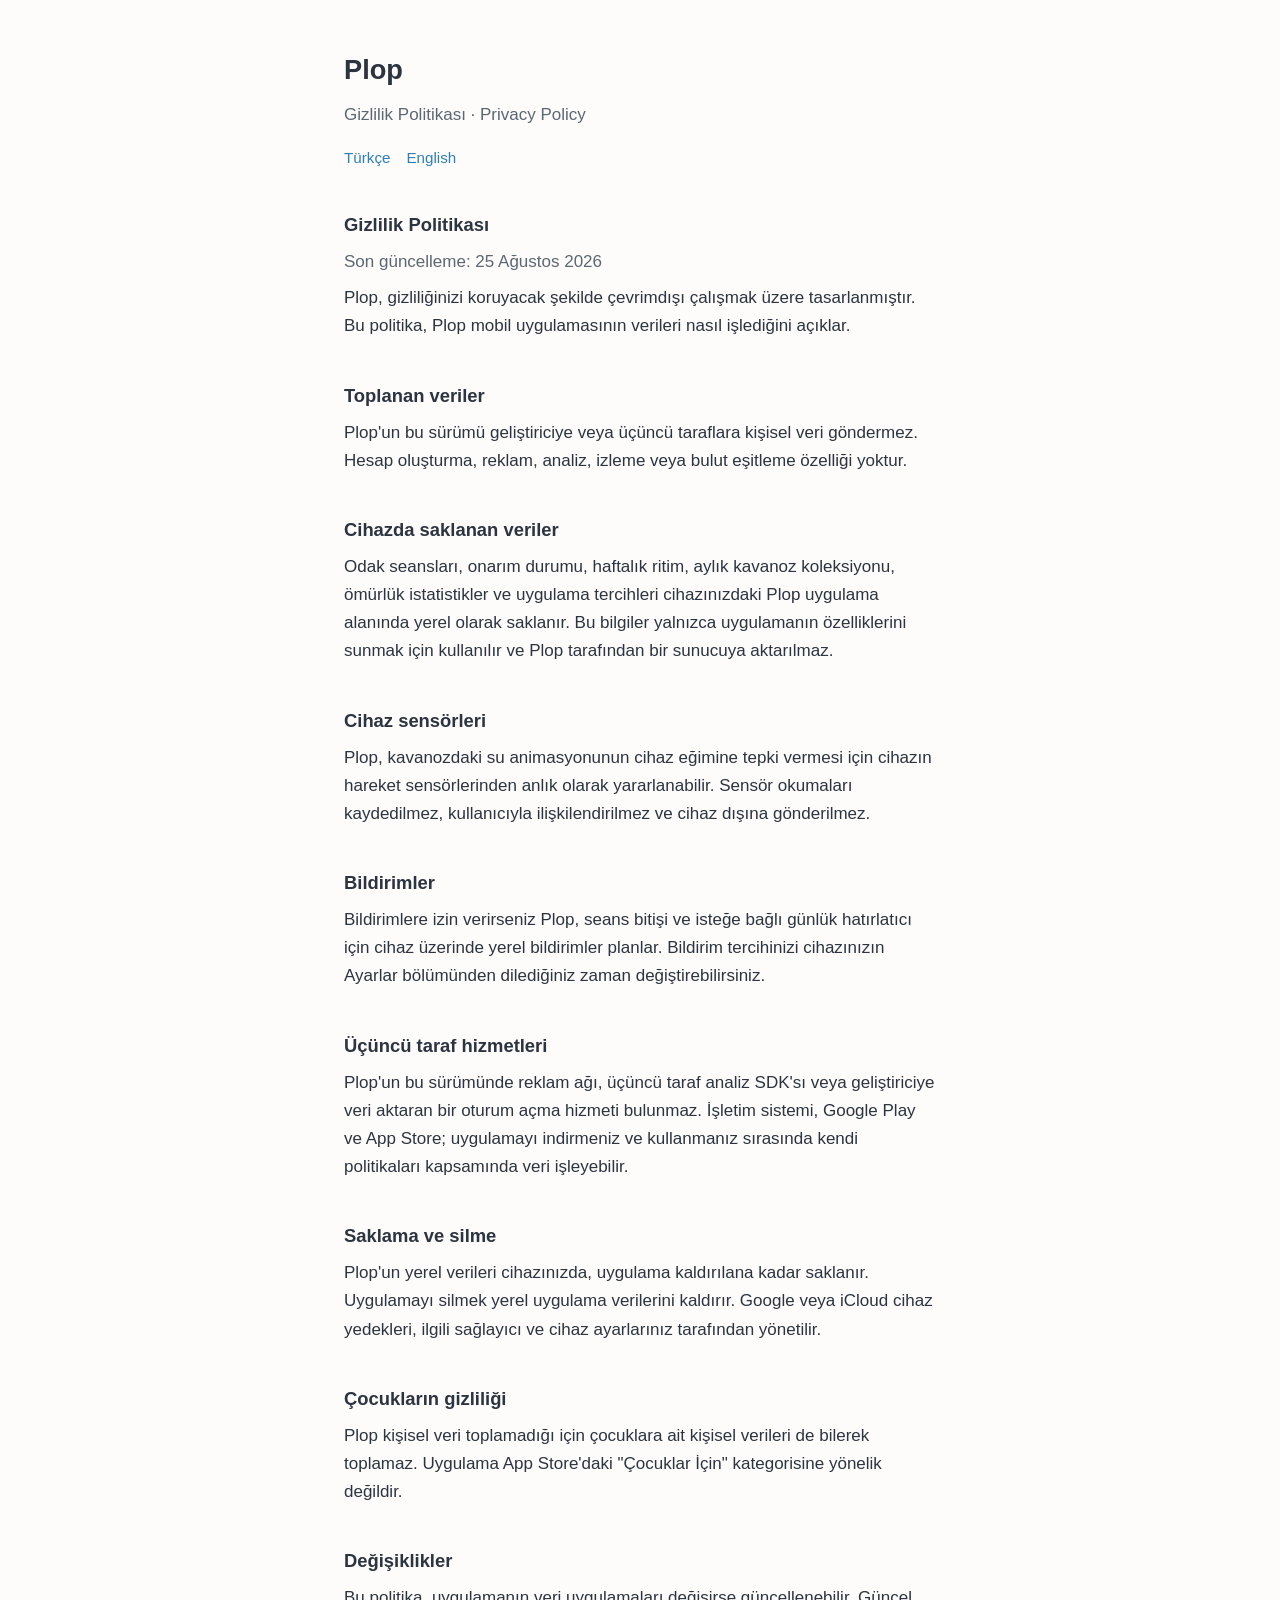
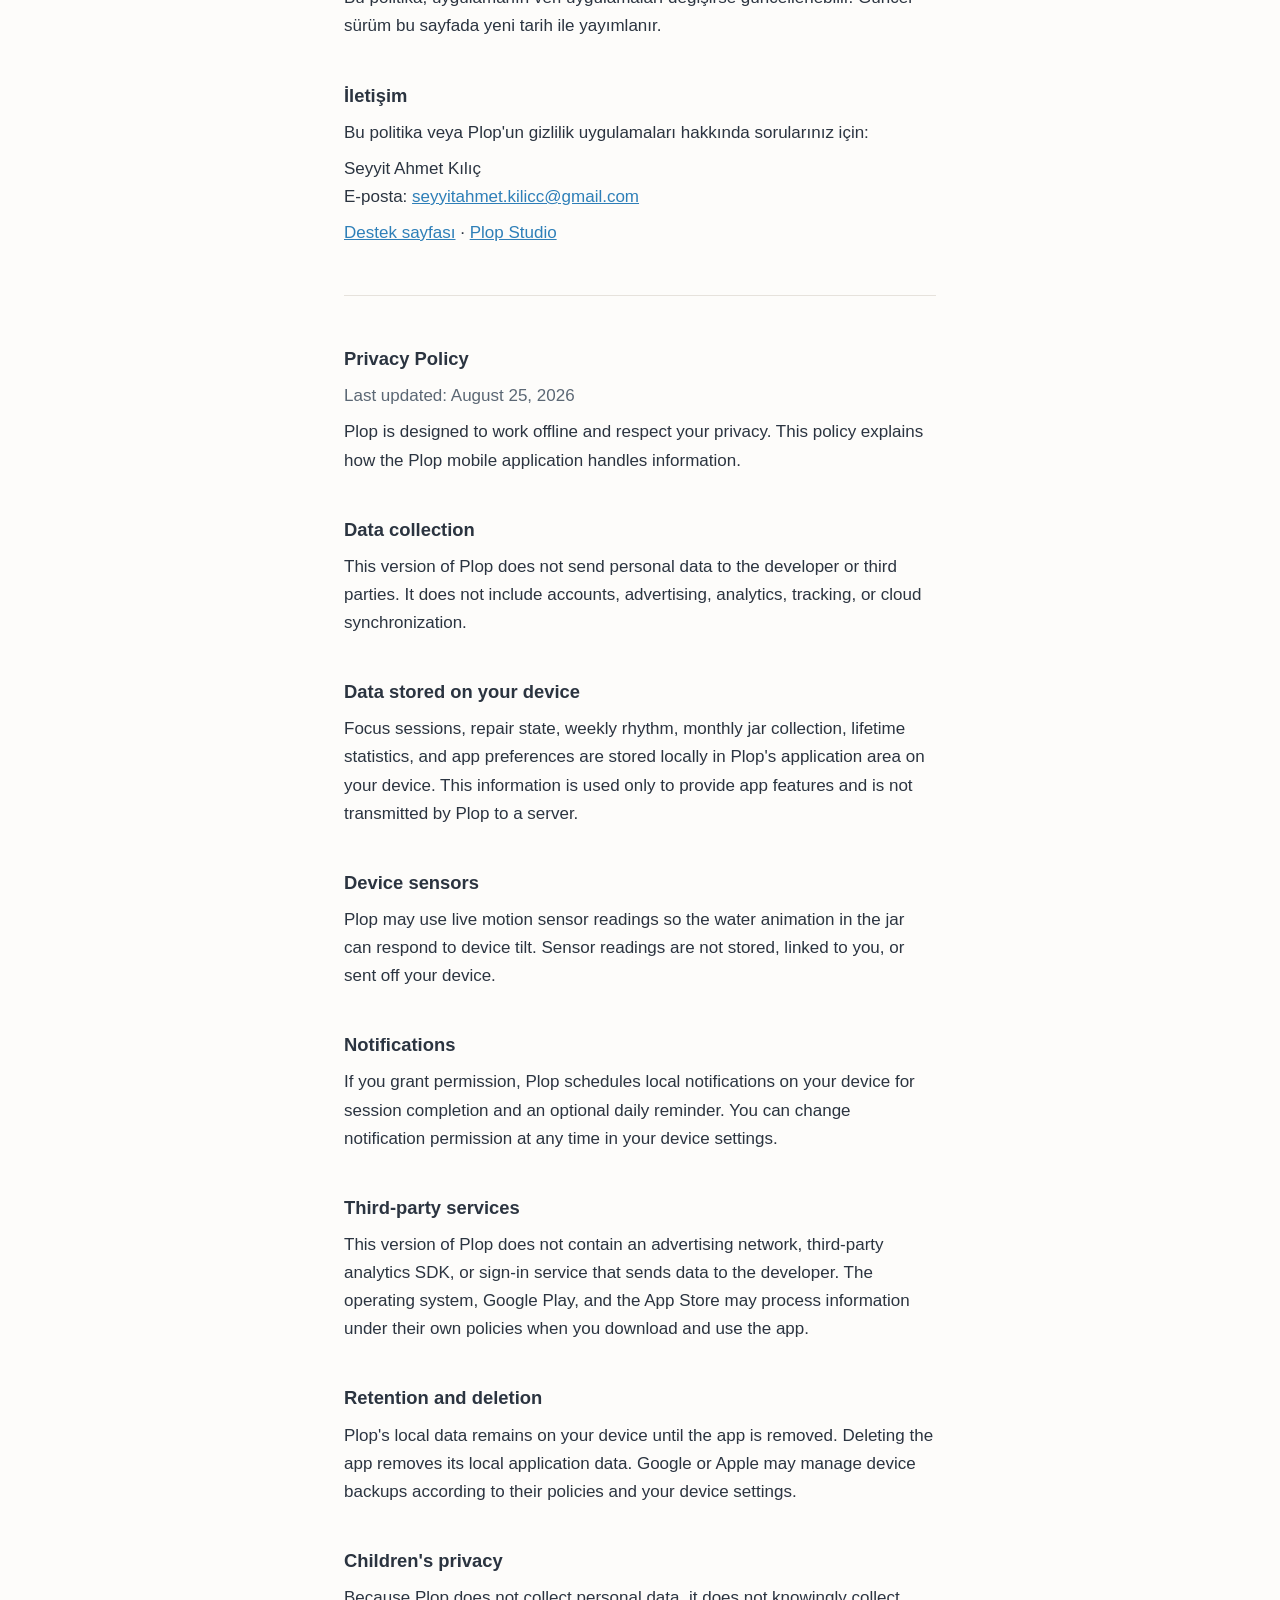
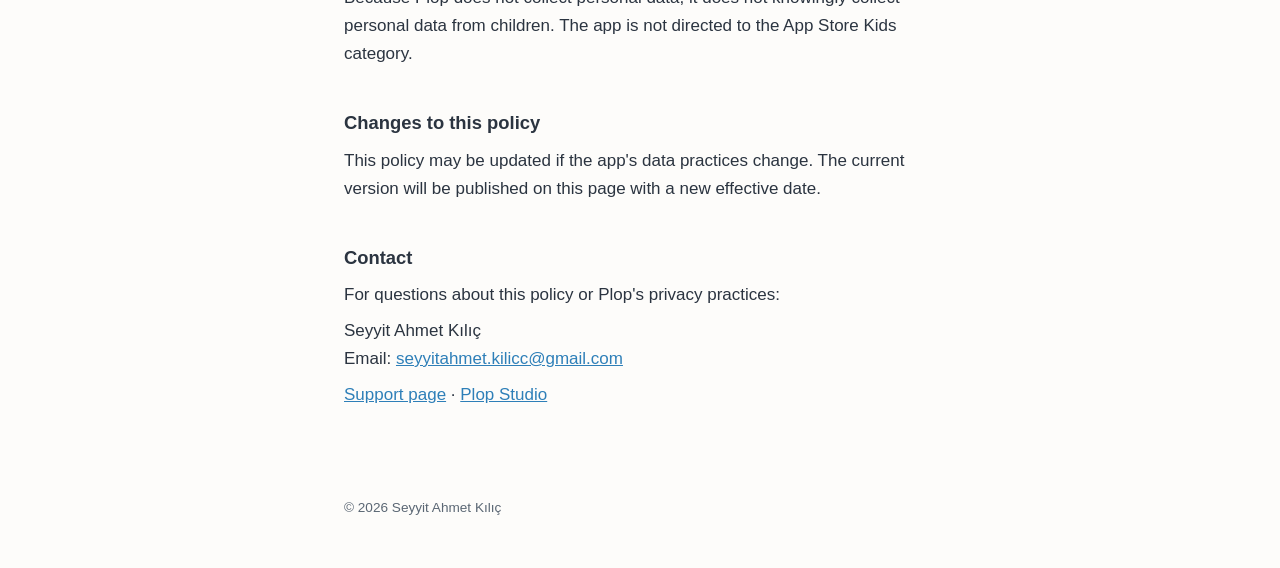
==== privacy.html @ 5b087b4e "Plop Studio site: home, support, privacy (Android/iOS)" ====
<!DOCTYPE html>
<html lang="tr">
<head>
<meta charset="utf-8">
<meta name="viewport" content="width=device-width, initial-scale=1">
<title>Plop Gizlilik Politikası · Plop Privacy Policy</title>
<style>
  :root {
    --bg: #fdfcfa;
    --ink: #2b3440;
    --ink-2: #5b6774;
    --accent: #2e7fb8;
    --rule: #e6e2dc;
  }
  @media (prefers-color-scheme: dark) {
    :root {
      --bg: #171c22;
      --ink: #e8ebee;
      --ink-2: #9aa6b2;
      --accent: #6db3e0;
      --rule: #2c343d;
    }
  }
  * { box-sizing: border-box; }
  body {
    margin: 0;
    background: var(--bg);
    color: var(--ink);
    font: 17px/1.65 -apple-system, BlinkMacSystemFont, "Segoe UI", Roboto, sans-serif;
    -webkit-font-smoothing: antialiased;
  }
  main { max-width: 640px; margin: 0 auto; padding: 48px 24px 80px; }
  h1 { font-size: 1.7rem; margin: 0 0 4px; }
  h2 { font-size: 1.15rem; margin: 40px 0 8px; }
  p { margin: 8px 0; }
  .muted { color: var(--ink-2); }
  .lang-nav { margin: 16px 0 0; font-size: .95rem; }
  .lang-nav a { color: var(--accent); text-decoration: none; margin-right: 16px; }
  .lang-nav a:hover { text-decoration: underline; }
  a { color: var(--accent); }
  hr { border: 0; border-top: 1px solid var(--rule); margin: 48px 0; }
  footer { max-width: 640px; margin: 0 auto; padding: 0 24px 48px; color: var(--ink-2); font-size: .85rem; }
</style>
</head>
<body>
<main>
  <h1>Plop</h1>
  <p class="muted">Gizlilik Politikası · Privacy Policy</p>
  <nav class="lang-nav"><a href="#tr">Türkçe</a><a href="#en">English</a></nav>

  <section id="tr">
    <h2>Gizlilik Politikası</h2>
    <p class="muted">Son güncelleme: 25 Ağustos 2026</p>
    <p>Plop, gizliliğinizi koruyacak şekilde çevrimdışı çalışmak üzere
    tasarlanmıştır. Bu politika, Plop mobil uygulamasının verileri nasıl
    işlediğini açıklar.</p>

    <h2>Toplanan veriler</h2>
    <p>Plop'un bu sürümü geliştiriciye veya üçüncü taraflara kişisel veri
    göndermez. Hesap oluşturma, reklam, analiz, izleme veya bulut eşitleme
    özelliği yoktur.</p>

    <h2>Cihazda saklanan veriler</h2>
    <p>Odak seansları, onarım durumu, haftalık ritim, aylık kavanoz
    koleksiyonu, ömürlük istatistikler ve uygulama tercihleri cihazınızdaki
    Plop uygulama alanında yerel olarak saklanır. Bu bilgiler yalnızca
    uygulamanın özelliklerini sunmak için kullanılır ve Plop tarafından bir
    sunucuya aktarılmaz.</p>

    <h2>Cihaz sensörleri</h2>
    <p>Plop, kavanozdaki su animasyonunun cihaz eğimine tepki vermesi için
    cihazın hareket sensörlerinden anlık olarak yararlanabilir. Sensör
    okumaları kaydedilmez, kullanıcıyla ilişkilendirilmez ve cihaz dışına
    gönderilmez.</p>

    <h2>Bildirimler</h2>
    <p>Bildirimlere izin verirseniz Plop, seans bitişi ve isteğe bağlı günlük
    hatırlatıcı için cihaz üzerinde yerel bildirimler planlar. Bildirim
    tercihinizi cihazınızın Ayarlar bölümünden dilediğiniz zaman
    değiştirebilirsiniz.</p>

    <h2>Üçüncü taraf hizmetleri</h2>
    <p>Plop'un bu sürümünde reklam ağı, üçüncü taraf analiz SDK'sı veya
    geliştiriciye veri aktaran bir oturum açma hizmeti bulunmaz. İşletim
    sistemi, Google Play ve App Store; uygulamayı indirmeniz ve kullanmanız
    sırasında kendi politikaları kapsamında veri işleyebilir.</p>

    <h2>Saklama ve silme</h2>
    <p>Plop'un yerel verileri cihazınızda, uygulama kaldırılana kadar saklanır.
    Uygulamayı silmek yerel uygulama verilerini kaldırır. Google veya iCloud
    cihaz yedekleri, ilgili sağlayıcı ve cihaz ayarlarınız tarafından
    yönetilir.</p>

    <h2>Çocukların gizliliği</h2>
    <p>Plop kişisel veri toplamadığı için çocuklara ait kişisel verileri de
    bilerek toplamaz. Uygulama App Store'daki "Çocuklar İçin" kategorisine
    yönelik değildir.</p>

    <h2>Değişiklikler</h2>
    <p>Bu politika, uygulamanın veri uygulamaları değişirse güncellenebilir.
    Güncel sürüm bu sayfada yeni tarih ile yayımlanır.</p>

    <h2>İletişim</h2>
    <p>Bu politika veya Plop'un gizlilik uygulamaları hakkında sorularınız
    için:</p>
    <p>Seyyit Ahmet Kılıç<br>
    E-posta: <a href="mailto:seyyitahmet.kilicc@gmail.com">seyyitahmet.kilicc@gmail.com</a></p>

    <p><a href="support.html#tr">Destek sayfası</a> · <a href="index.html">Plop Studio</a></p>
  </section>

  <hr>

  <section id="en" lang="en">
    <h2>Privacy Policy</h2>
    <p class="muted">Last updated: August 25, 2026</p>
    <p>Plop is designed to work offline and respect your privacy. This policy
    explains how the Plop mobile application handles information.</p>

    <h2>Data collection</h2>
    <p>This version of Plop does not send personal data to the developer or
    third parties. It does not include accounts, advertising, analytics,
    tracking, or cloud synchronization.</p>

    <h2>Data stored on your device</h2>
    <p>Focus sessions, repair state, weekly rhythm, monthly jar collection,
    lifetime statistics, and app preferences are stored locally in Plop's
    application area on your device. This information is used only to provide
    app features and is not transmitted by Plop to a server.</p>

    <h2>Device sensors</h2>
    <p>Plop may use live motion sensor readings so the water animation in the
    jar can respond to device tilt. Sensor readings are not stored, linked to
    you, or sent off your device.</p>

    <h2>Notifications</h2>
    <p>If you grant permission, Plop schedules local notifications on your
    device for session completion and an optional daily reminder. You can
    change notification permission at any time in your device settings.</p>

    <h2>Third-party services</h2>
    <p>This version of Plop does not contain an advertising network,
    third-party analytics SDK, or sign-in service that sends data to the
    developer. The operating system, Google Play, and the App Store may process
    information under their own policies when you download and use the app.</p>

    <h2>Retention and deletion</h2>
    <p>Plop's local data remains on your device until the app is removed.
    Deleting the app removes its local application data. Google or Apple may
    manage device backups according to their policies and your device settings.</p>

    <h2>Children's privacy</h2>
    <p>Because Plop does not collect personal data, it does not knowingly
    collect personal data from children. The app is not directed to the App
    Store Kids category.</p>

    <h2>Changes to this policy</h2>
    <p>This policy may be updated if the app's data practices change. The
    current version will be published on this page with a new effective
    date.</p>

    <h2>Contact</h2>
    <p>For questions about this policy or Plop's privacy practices:</p>
    <p>Seyyit Ahmet Kılıç<br>
    Email: <a href="mailto:seyyitahmet.kilicc@gmail.com">seyyitahmet.kilicc@gmail.com</a></p>

    <p><a href="support.html#en">Support page</a> · <a href="index.html">Plop Studio</a></p>
  </section>
</main>
<footer>© 2026 Seyyit Ahmet Kılıç</footer>
</body>
</html>
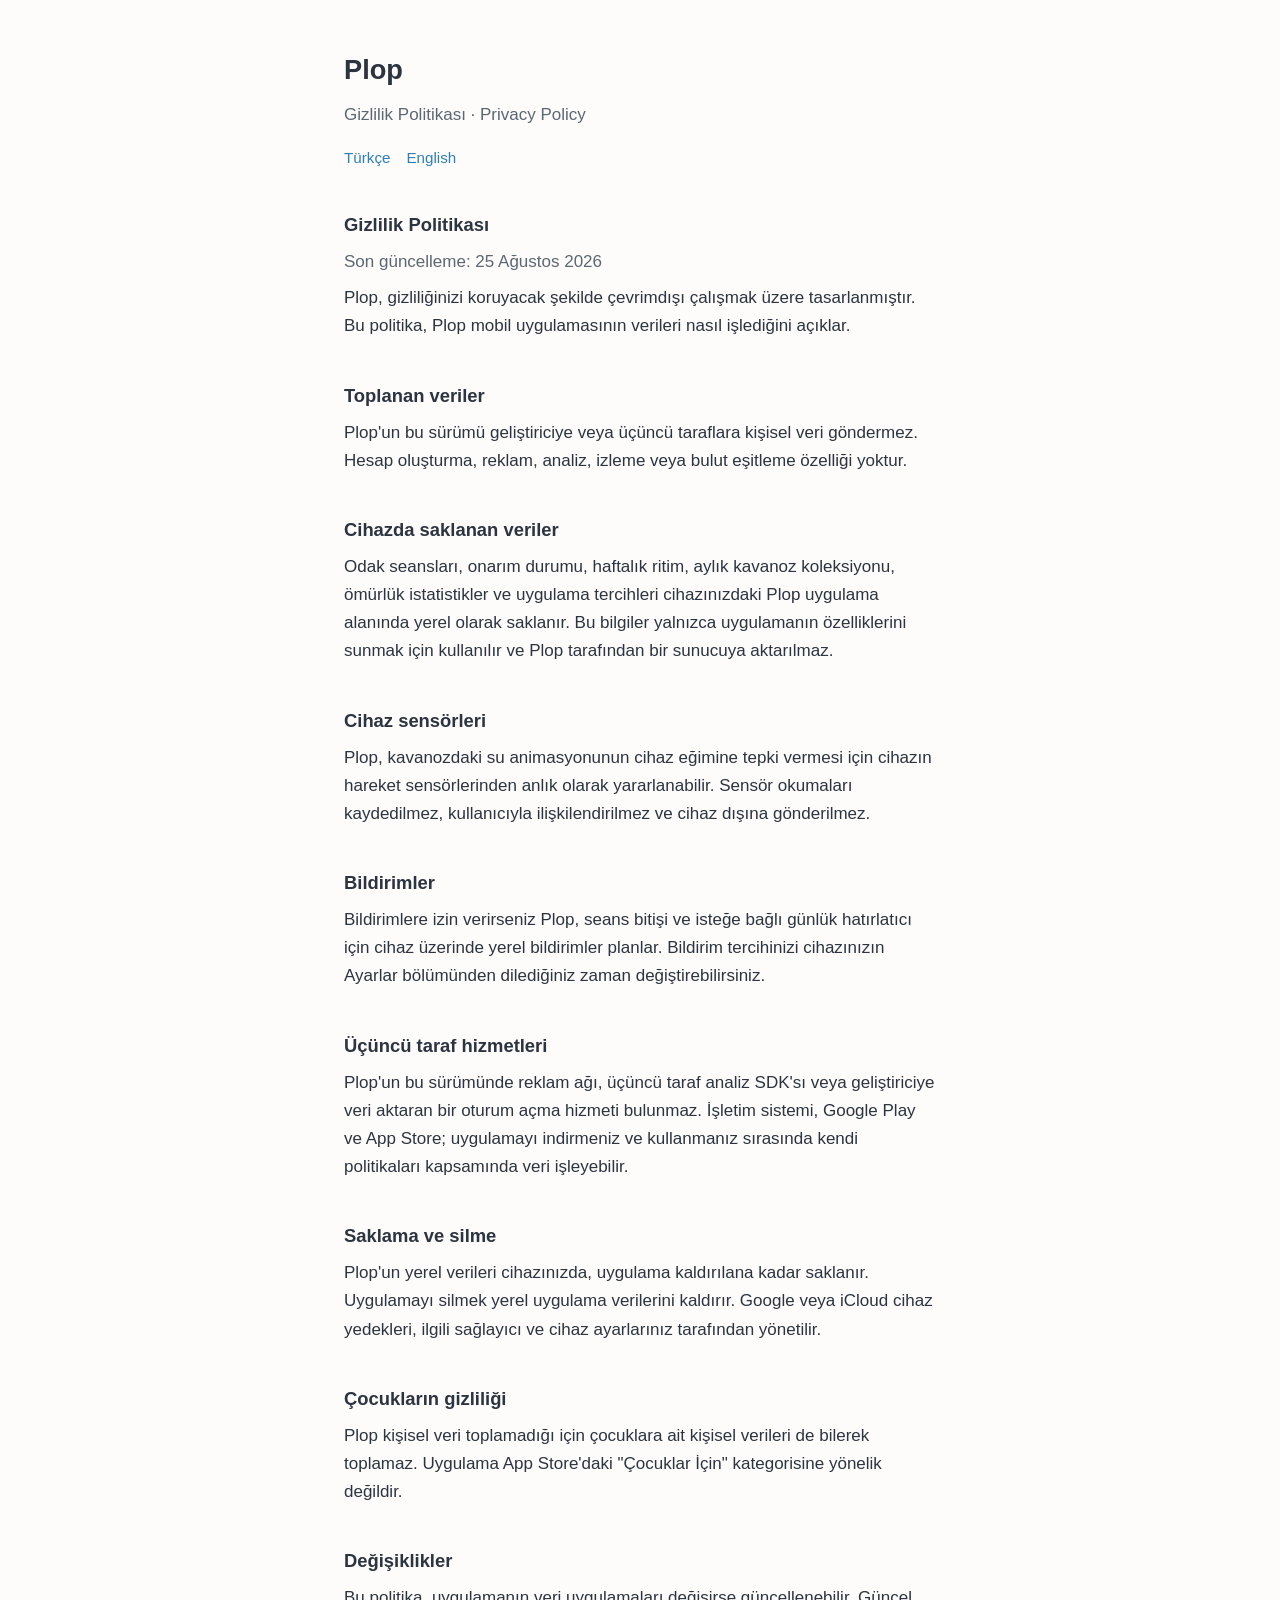
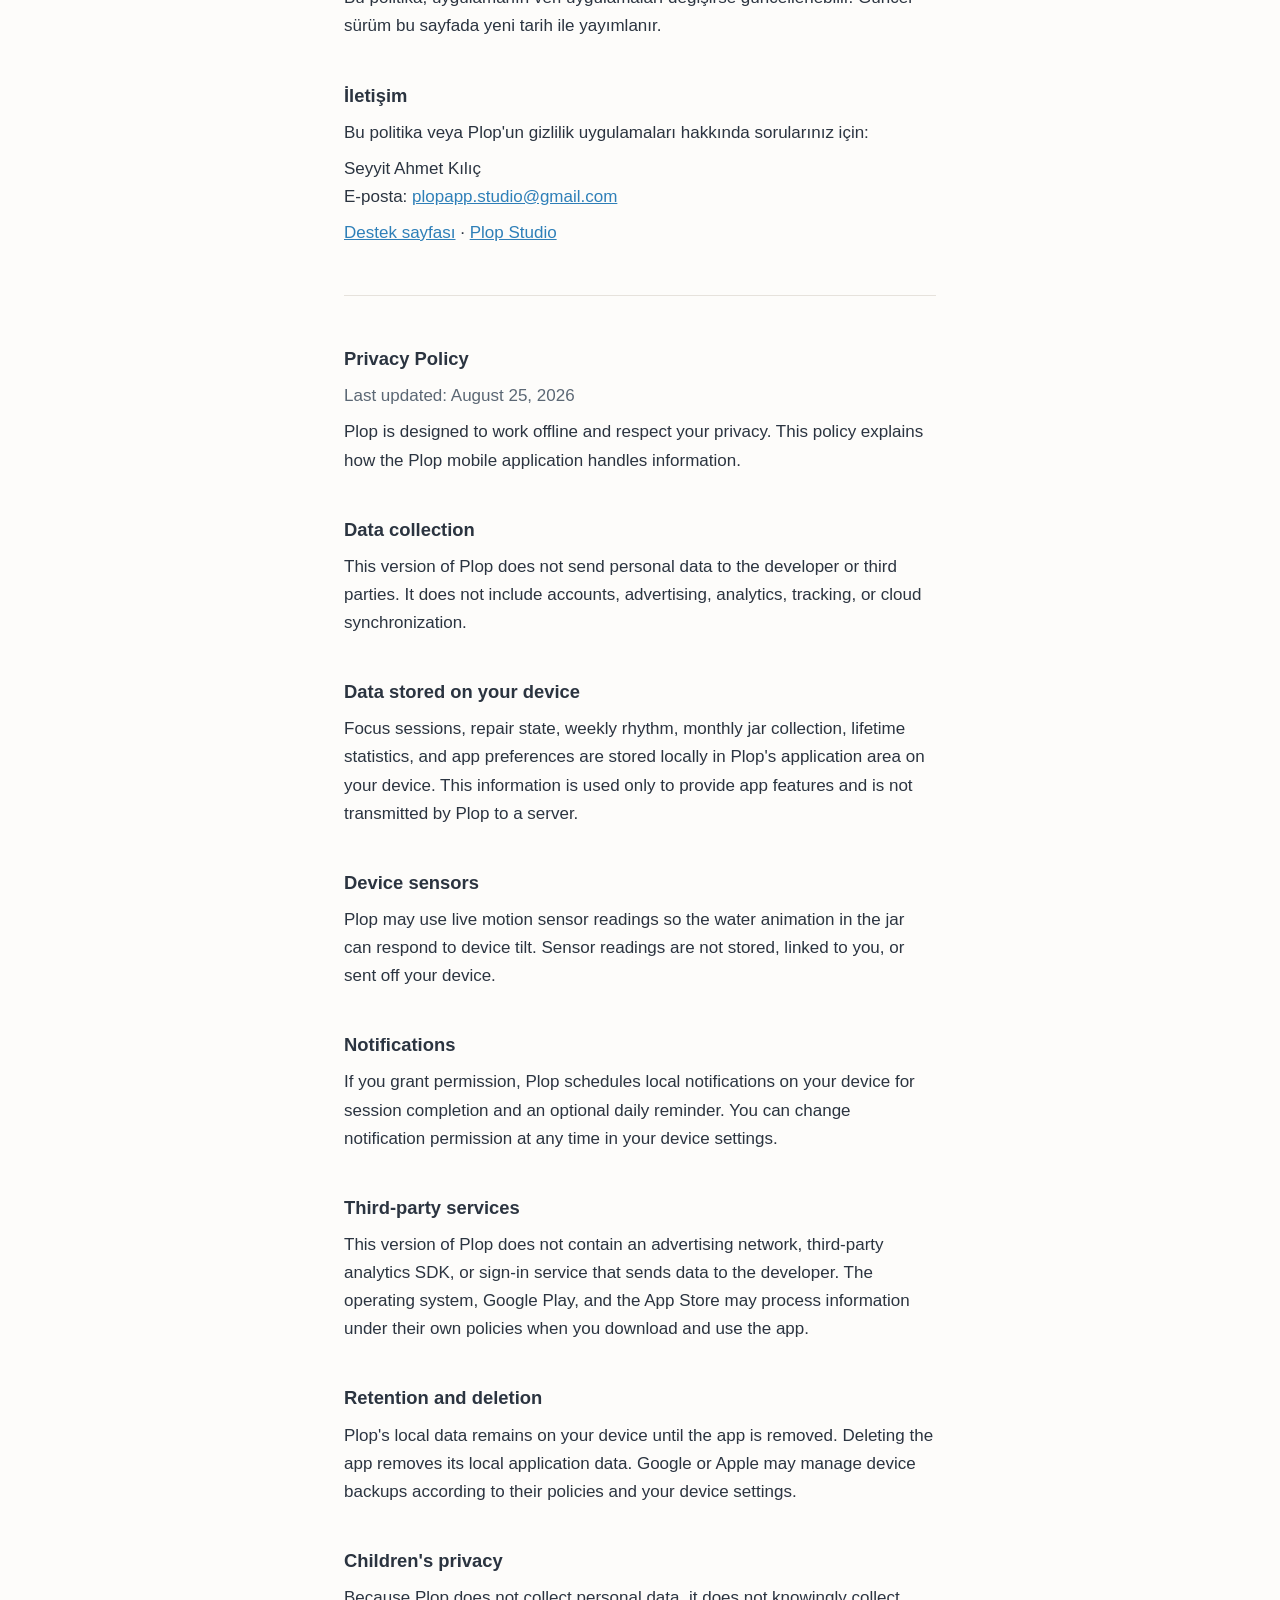
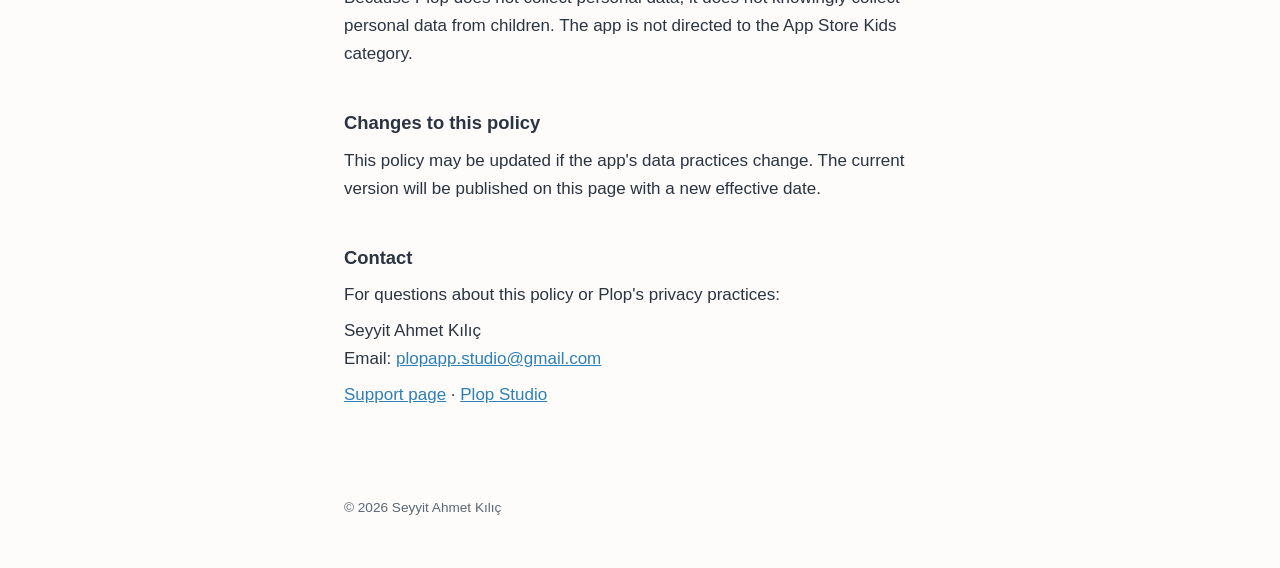
==== commit d295b9f0: "contact: plopapp.studio@gmail.com" ====
--- a/privacy.html
+++ b/privacy.html
@@ -104,7 +104,7 @@
     <p>Bu politika veya Plop'un gizlilik uygulamaları hakkında sorularınız
     için:</p>
     <p>Seyyit Ahmet Kılıç<br>
-    E-posta: <a href="mailto:seyyitahmet.kilicc@gmail.com">seyyitahmet.kilicc@gmail.com</a></p>
+    E-posta: <a href="mailto:plopapp.studio@gmail.com">plopapp.studio@gmail.com</a></p>
 
     <p><a href="support.html#tr">Destek sayfası</a> · <a href="index.html">Plop Studio</a></p>
   </section>
@@ -162,7 +162,7 @@
     <h2>Contact</h2>
     <p>For questions about this policy or Plop's privacy practices:</p>
     <p>Seyyit Ahmet Kılıç<br>
-    Email: <a href="mailto:seyyitahmet.kilicc@gmail.com">seyyitahmet.kilicc@gmail.com</a></p>
+    Email: <a href="mailto:plopapp.studio@gmail.com">plopapp.studio@gmail.com</a></p>
 
     <p><a href="support.html#en">Support page</a> · <a href="index.html">Plop Studio</a></p>
   </section>
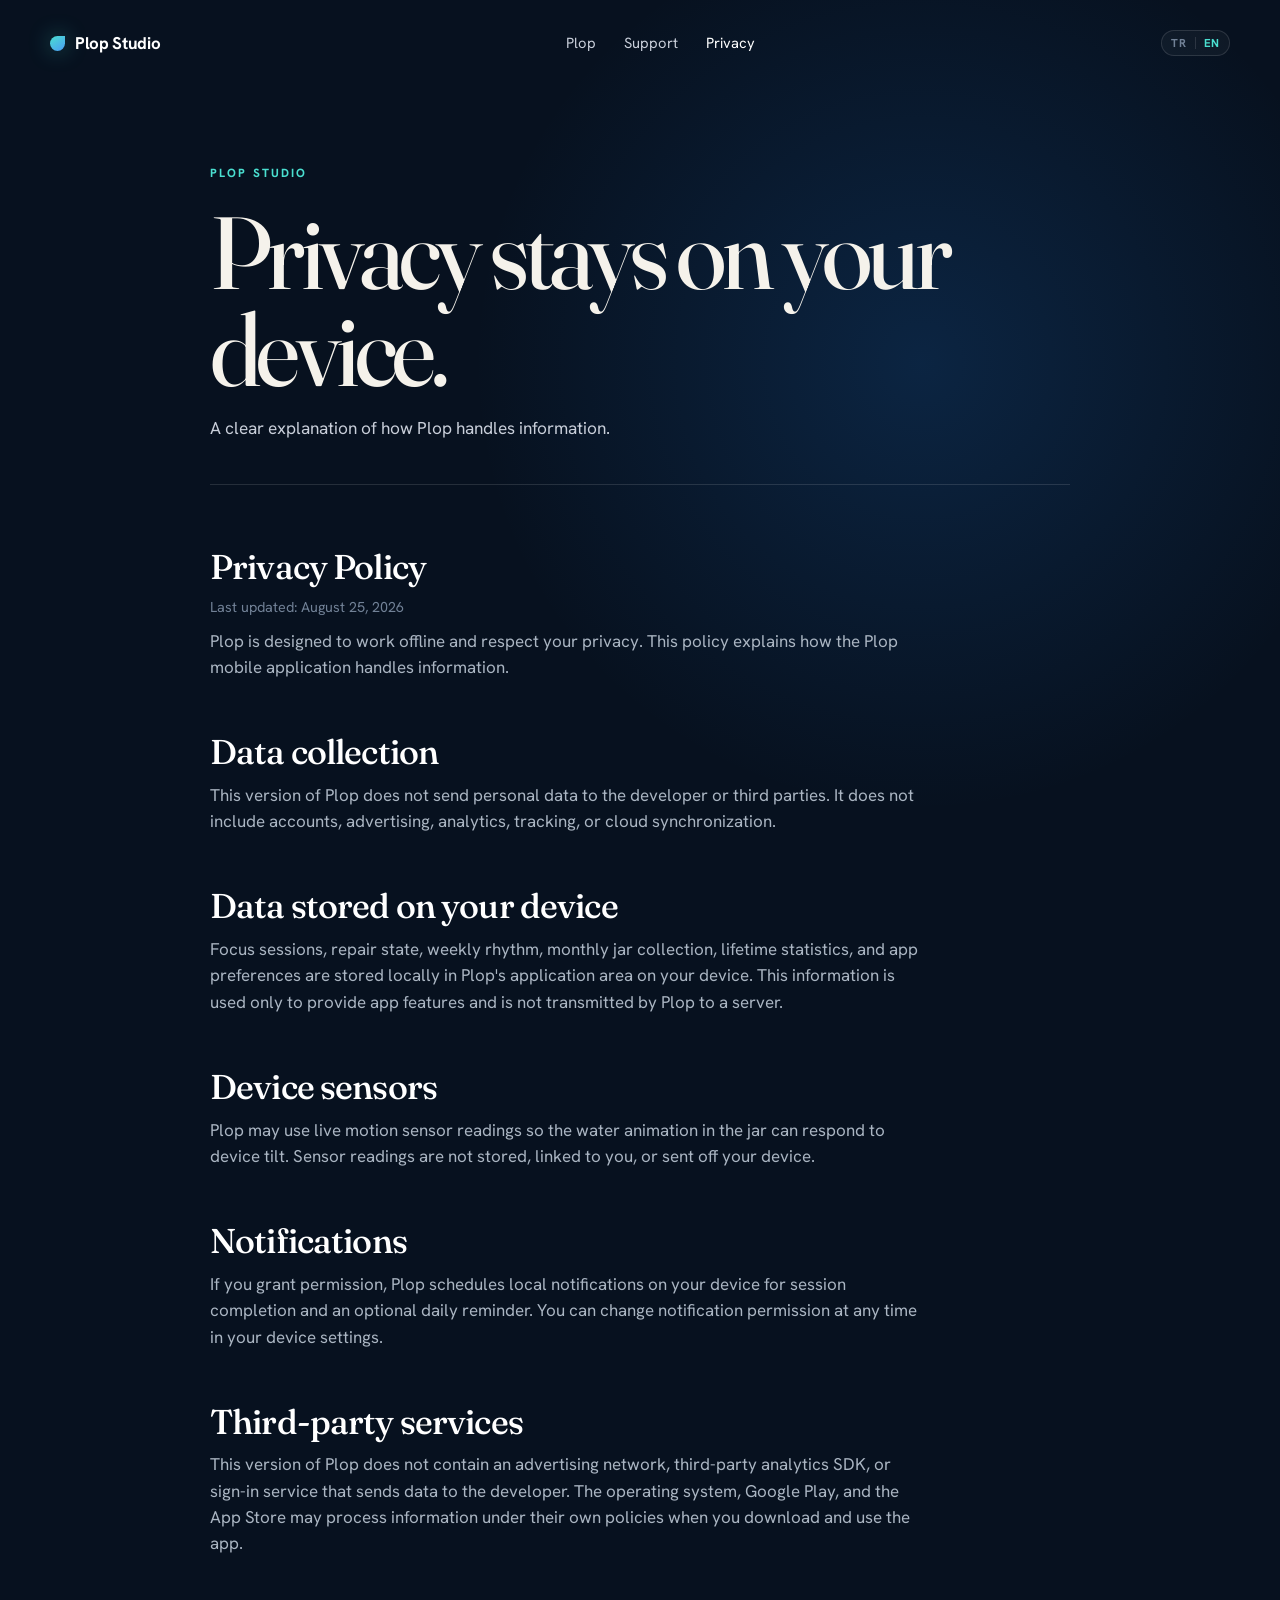
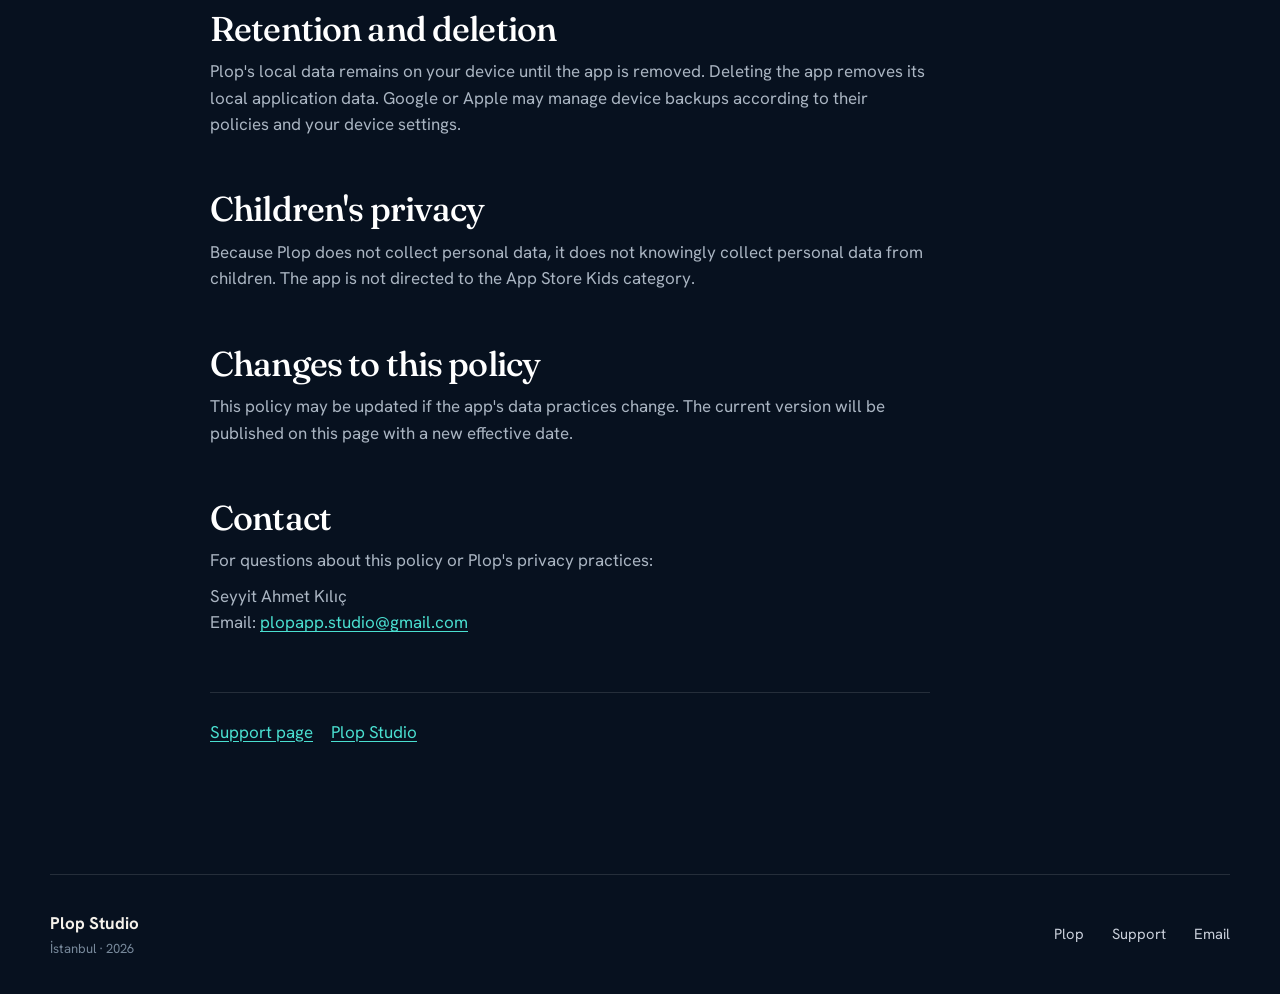
==== commit 94ed7011: "site: TR/EN language switch, App Store badge, copy updates" ====
--- a/privacy.html
+++ b/privacy.html
@@ -1,172 +1,160 @@
-<!DOCTYPE html>
-<html lang="tr">
+<!doctype html>
+<html lang="en">
 <head>
-<meta charset="utf-8">
-<meta name="viewport" content="width=device-width, initial-scale=1">
-<title>Plop Gizlilik Politikası · Plop Privacy Policy</title>
-<style>
-  :root {
-    --bg: #fdfcfa;
-    --ink: #2b3440;
-    --ink-2: #5b6774;
-    --accent: #2e7fb8;
-    --rule: #e6e2dc;
-  }
-  @media (prefers-color-scheme: dark) {
-    :root {
-      --bg: #171c22;
-      --ink: #e8ebee;
-      --ink-2: #9aa6b2;
-      --accent: #6db3e0;
-      --rule: #2c343d;
-    }
-  }
-  * { box-sizing: border-box; }
-  body {
-    margin: 0;
-    background: var(--bg);
-    color: var(--ink);
-    font: 17px/1.65 -apple-system, BlinkMacSystemFont, "Segoe UI", Roboto, sans-serif;
-    -webkit-font-smoothing: antialiased;
-  }
-  main { max-width: 640px; margin: 0 auto; padding: 48px 24px 80px; }
-  h1 { font-size: 1.7rem; margin: 0 0 4px; }
-  h2 { font-size: 1.15rem; margin: 40px 0 8px; }
-  p { margin: 8px 0; }
-  .muted { color: var(--ink-2); }
-  .lang-nav { margin: 16px 0 0; font-size: .95rem; }
-  .lang-nav a { color: var(--accent); text-decoration: none; margin-right: 16px; }
-  .lang-nav a:hover { text-decoration: underline; }
-  a { color: var(--accent); }
-  hr { border: 0; border-top: 1px solid var(--rule); margin: 48px 0; }
-  footer { max-width: 640px; margin: 0 auto; padding: 0 24px 48px; color: var(--ink-2); font-size: .85rem; }
-</style>
+  <meta charset="utf-8">
+  <meta name="viewport" content="width=device-width, initial-scale=1">
+  <meta name="theme-color" content="#07111f">
+  <meta name="description" content="Learn how the Plop mobile app handles information and protects your privacy.">
+  <title>Plop Privacy Policy — Plop Studio</title>
+  <link rel="icon" href="assets/favicon.png">
+  <link rel="stylesheet" href="style.css">
+  <link rel="stylesheet" href="legal.css">
+  <script src="legal.js" defer></script>
 </head>
-<body>
-<main>
-  <h1>Plop</h1>
-  <p class="muted">Gizlilik Politikası · Privacy Policy</p>
-  <nav class="lang-nav"><a href="#tr">Türkçe</a><a href="#en">English</a></nav>
+<body data-page="privacy">
+  <header class="site-header">
+    <a class="brand" href="index.html" aria-label="Plop Studio home" data-aria-tr="Plop Studio ana sayfa" data-aria-en="Plop Studio home">
+      <span class="brand-drop" aria-hidden="true"></span>
+      <span>Plop Studio</span>
+    </a>
+    <nav aria-label="Main navigation" data-aria-tr="Ana menü" data-aria-en="Main navigation">
+      <a href="index.html#plop">Plop</a>
+      <a href="support.html#en" data-tr="Destek" data-en="Support" data-href-tr="support.html#tr" data-href-en="support.html#en">Support</a>
+      <a href="privacy.html#en" aria-current="page" data-tr="Gizlilik" data-en="Privacy" data-href-tr="privacy.html#tr" data-href-en="privacy.html#en">Privacy</a>
+    </nav>
+    <div class="language-switch" role="group" aria-label="Language selection" data-aria-tr="Dil seçimi" data-aria-en="Language selection">
+      <button type="button" data-language="tr" aria-pressed="false">TR</button>
+      <span aria-hidden="true"></span>
+      <button type="button" data-language="en" aria-pressed="true">EN</button>
+    </div>
+  </header>
 
-  <section id="tr">
-    <h2>Gizlilik Politikası</h2>
-    <p class="muted">Son güncelleme: 25 Ağustos 2026</p>
-    <p>Plop, gizliliğinizi koruyacak şekilde çevrimdışı çalışmak üzere
-    tasarlanmıştır. Bu politika, Plop mobil uygulamasının verileri nasıl
-    işlediğini açıklar.</p>
+  <main class="legal-shell">
+    <div class="legal-intro">
+      <p class="eyebrow">Plop Studio</p>
+      <h1 data-tr="Gizliliğin cihazında kalır." data-en="Privacy stays on your device.">Privacy stays on your device.</h1>
+      <p data-tr="Plop'un bilgileri nasıl işlediğini açık ve anlaşılır biçimde öğren." data-en="A clear explanation of how Plop handles information.">A clear explanation of how Plop handles information.</p>
+    </div>
 
-    <h2>Toplanan veriler</h2>
-    <p>Plop'un bu sürümü geliştiriciye veya üçüncü taraflara kişisel veri
-    göndermez. Hesap oluşturma, reklam, analiz, izleme veya bulut eşitleme
-    özelliği yoktur.</p>
+    <section class="legal-section" id="en" lang="en" data-language-section="en">
+      <h2>Privacy Policy</h2>
+      <p class="muted">Last updated: August 25, 2026</p>
+      <p>Plop is designed to work offline and respect your privacy. This policy
+      explains how the Plop mobile application handles information.</p>
 
-    <h2>Cihazda saklanan veriler</h2>
-    <p>Odak seansları, onarım durumu, haftalık ritim, aylık kavanoz
-    koleksiyonu, ömürlük istatistikler ve uygulama tercihleri cihazınızdaki
-    Plop uygulama alanında yerel olarak saklanır. Bu bilgiler yalnızca
-    uygulamanın özelliklerini sunmak için kullanılır ve Plop tarafından bir
-    sunucuya aktarılmaz.</p>
+      <h2>Data collection</h2>
+      <p>This version of Plop does not send personal data to the developer or
+      third parties. It does not include accounts, advertising, analytics,
+      tracking, or cloud synchronization.</p>
 
-    <h2>Cihaz sensörleri</h2>
-    <p>Plop, kavanozdaki su animasyonunun cihaz eğimine tepki vermesi için
-    cihazın hareket sensörlerinden anlık olarak yararlanabilir. Sensör
-    okumaları kaydedilmez, kullanıcıyla ilişkilendirilmez ve cihaz dışına
-    gönderilmez.</p>
+      <h2>Data stored on your device</h2>
+      <p>Focus sessions, repair state, weekly rhythm, monthly jar collection,
+      lifetime statistics, and app preferences are stored locally in Plop's
+      application area on your device. This information is used only to provide
+      app features and is not transmitted by Plop to a server.</p>
 
-    <h2>Bildirimler</h2>
-    <p>Bildirimlere izin verirseniz Plop, seans bitişi ve isteğe bağlı günlük
-    hatırlatıcı için cihaz üzerinde yerel bildirimler planlar. Bildirim
-    tercihinizi cihazınızın Ayarlar bölümünden dilediğiniz zaman
-    değiştirebilirsiniz.</p>
+      <h2>Device sensors</h2>
+      <p>Plop may use live motion sensor readings so the water animation in the
+      jar can respond to device tilt. Sensor readings are not stored, linked to
+      you, or sent off your device.</p>
 
-    <h2>Üçüncü taraf hizmetleri</h2>
-    <p>Plop'un bu sürümünde reklam ağı, üçüncü taraf analiz SDK'sı veya
-    geliştiriciye veri aktaran bir oturum açma hizmeti bulunmaz. İşletim
-    sistemi, Google Play ve App Store; uygulamayı indirmeniz ve kullanmanız
-    sırasında kendi politikaları kapsamında veri işleyebilir.</p>
+      <h2>Notifications</h2>
+      <p>If you grant permission, Plop schedules local notifications on your
+      device for session completion and an optional daily reminder. You can
+      change notification permission at any time in your device settings.</p>
 
-    <h2>Saklama ve silme</h2>
-    <p>Plop'un yerel verileri cihazınızda, uygulama kaldırılana kadar saklanır.
-    Uygulamayı silmek yerel uygulama verilerini kaldırır. Google veya iCloud
-    cihaz yedekleri, ilgili sağlayıcı ve cihaz ayarlarınız tarafından
-    yönetilir.</p>
+      <h2>Third-party services</h2>
+      <p>This version of Plop does not contain an advertising network,
+      third-party analytics SDK, or sign-in service that sends data to the
+      developer. The operating system, Google Play, and the App Store may process
+      information under their own policies when you download and use the app.</p>
 
-    <h2>Çocukların gizliliği</h2>
-    <p>Plop kişisel veri toplamadığı için çocuklara ait kişisel verileri de
-    bilerek toplamaz. Uygulama App Store'daki "Çocuklar İçin" kategorisine
-    yönelik değildir.</p>
+      <h2>Retention and deletion</h2>
+      <p>Plop's local data remains on your device until the app is removed.
+      Deleting the app removes its local application data. Google or Apple may
+      manage device backups according to their policies and your device settings.</p>
 
-    <h2>Değişiklikler</h2>
-    <p>Bu politika, uygulamanın veri uygulamaları değişirse güncellenebilir.
-    Güncel sürüm bu sayfada yeni tarih ile yayımlanır.</p>
+      <h2>Children's privacy</h2>
+      <p>Because Plop does not collect personal data, it does not knowingly
+      collect personal data from children. The app is not directed to the App
+      Store Kids category.</p>
 
-    <h2>İletişim</h2>
-    <p>Bu politika veya Plop'un gizlilik uygulamaları hakkında sorularınız
-    için:</p>
-    <p>Seyyit Ahmet Kılıç<br>
-    E-posta: <a href="mailto:plopapp.studio@gmail.com">plopapp.studio@gmail.com</a></p>
+      <h2>Changes to this policy</h2>
+      <p>This policy may be updated if the app's data practices change. The
+      current version will be published on this page with a new effective date.</p>
 
-    <p><a href="support.html#tr">Destek sayfası</a> · <a href="index.html">Plop Studio</a></p>
-  </section>
+      <h2>Contact</h2>
+      <p>For questions about this policy or Plop's privacy practices:</p>
+      <p>Seyyit Ahmet Kılıç<br>
+      Email: <a href="mailto:plopapp.studio@gmail.com">plopapp.studio@gmail.com</a></p>
 
-  <hr>
+      <p class="legal-links"><a href="support.html#en">Support page</a><a href="index.html">Plop Studio</a></p>
+    </section>
 
-  <section id="en" lang="en">
-    <h2>Privacy Policy</h2>
-    <p class="muted">Last updated: August 25, 2026</p>
-    <p>Plop is designed to work offline and respect your privacy. This policy
-    explains how the Plop mobile application handles information.</p>
+    <section class="legal-section" id="tr" lang="tr" data-language-section="tr" hidden>
+      <h2>Gizlilik Politikası</h2>
+      <p class="muted">Son güncelleme: 25 Ağustos 2026</p>
+      <p>Plop, gizliliğinizi koruyacak şekilde çevrimdışı çalışmak üzere
+      tasarlanmıştır. Bu politika, Plop mobil uygulamasının verileri nasıl
+      işlediğini açıklar.</p>
 
-    <h2>Data collection</h2>
-    <p>This version of Plop does not send personal data to the developer or
-    third parties. It does not include accounts, advertising, analytics,
-    tracking, or cloud synchronization.</p>
+      <h2>Toplanan veriler</h2>
+      <p>Plop'un bu sürümü geliştiriciye veya üçüncü taraflara kişisel veri
+      göndermez. Hesap oluşturma, reklam, analiz, izleme veya bulut eşitleme
+      özelliği yoktur.</p>
 
-    <h2>Data stored on your device</h2>
-    <p>Focus sessions, repair state, weekly rhythm, monthly jar collection,
-    lifetime statistics, and app preferences are stored locally in Plop's
-    application area on your device. This information is used only to provide
-    app features and is not transmitted by Plop to a server.</p>
+      <h2>Cihazda saklanan veriler</h2>
+      <p>Odak seansları, onarım durumu, haftalık ritim, aylık kavanoz
+      koleksiyonu, ömürlük istatistikler ve uygulama tercihleri cihazınızdaki
+      Plop uygulama alanında yerel olarak saklanır. Bu bilgiler yalnızca
+      uygulamanın özelliklerini sunmak için kullanılır ve Plop tarafından bir
+      sunucuya aktarılmaz.</p>
 
-    <h2>Device sensors</h2>
-    <p>Plop may use live motion sensor readings so the water animation in the
-    jar can respond to device tilt. Sensor readings are not stored, linked to
-    you, or sent off your device.</p>
+      <h2>Cihaz sensörleri</h2>
+      <p>Plop, kavanozdaki su animasyonunun cihaz eğimine tepki vermesi için
+      cihazın hareket sensörlerinden anlık olarak yararlanabilir. Sensör
+      okumaları kaydedilmez, kullanıcıyla ilişkilendirilmez ve cihaz dışına gönderilmez.</p>
 
-    <h2>Notifications</h2>
-    <p>If you grant permission, Plop schedules local notifications on your
-    device for session completion and an optional daily reminder. You can
-    change notification permission at any time in your device settings.</p>
+      <h2>Bildirimler</h2>
+      <p>Bildirimlere izin verirseniz Plop, seans bitişi ve isteğe bağlı günlük
+      hatırlatıcı için cihaz üzerinde yerel bildirimler planlar. Bildirim
+      tercihinizi cihazınızın Ayarlar bölümünden dilediğiniz zaman değiştirebilirsiniz.</p>
 
-    <h2>Third-party services</h2>
-    <p>This version of Plop does not contain an advertising network,
-    third-party analytics SDK, or sign-in service that sends data to the
-    developer. The operating system, Google Play, and the App Store may process
-    information under their own policies when you download and use the app.</p>
+      <h2>Üçüncü taraf hizmetleri</h2>
+      <p>Plop'un bu sürümünde reklam ağı, üçüncü taraf analiz SDK'sı veya
+      geliştiriciye veri aktaran bir oturum açma hizmeti bulunmaz. İşletim
+      sistemi, Google Play ve App Store; uygulamayı indirmeniz ve kullanmanız
+      sırasında kendi politikaları kapsamında veri işleyebilir.</p>
 
-    <h2>Retention and deletion</h2>
-    <p>Plop's local data remains on your device until the app is removed.
-    Deleting the app removes its local application data. Google or Apple may
-    manage device backups according to their policies and your device settings.</p>
+      <h2>Saklama ve silme</h2>
+      <p>Plop'un yerel verileri cihazınızda, uygulama kaldırılana kadar saklanır.
+      Uygulamayı silmek yerel uygulama verilerini kaldırır. Google veya iCloud
+      cihaz yedekleri, ilgili sağlayıcı ve cihaz ayarlarınız tarafından yönetilir.</p>
 
-    <h2>Children's privacy</h2>
-    <p>Because Plop does not collect personal data, it does not knowingly
-    collect personal data from children. The app is not directed to the App
-    Store Kids category.</p>
+      <h2>Çocukların gizliliği</h2>
+      <p>Plop kişisel veri toplamadığı için çocuklara ait kişisel verileri de
+      bilerek toplamaz. Uygulama App Store'daki "Çocuklar İçin" kategorisine yönelik değildir.</p>
 
-    <h2>Changes to this policy</h2>
-    <p>This policy may be updated if the app's data practices change. The
-    current version will be published on this page with a new effective
-    date.</p>
+      <h2>Değişiklikler</h2>
+      <p>Bu politika, uygulamanın veri uygulamaları değişirse güncellenebilir.
+      Güncel sürüm bu sayfada yeni tarih ile yayımlanır.</p>
 
-    <h2>Contact</h2>
-    <p>For questions about this policy or Plop's privacy practices:</p>
-    <p>Seyyit Ahmet Kılıç<br>
-    Email: <a href="mailto:plopapp.studio@gmail.com">plopapp.studio@gmail.com</a></p>
+      <h2>İletişim</h2>
+      <p>Bu politika veya Plop'un gizlilik uygulamaları hakkında sorularınız için:</p>
+      <p>Seyyit Ahmet Kılıç<br>
+      E-posta: <a href="mailto:plopapp.studio@gmail.com">plopapp.studio@gmail.com</a></p>
 
-    <p><a href="support.html#en">Support page</a> · <a href="index.html">Plop Studio</a></p>
-  </section>
-</main>
-<footer>© 2026 Seyyit Ahmet Kılıç</footer>
+      <p class="legal-links"><a href="support.html#tr">Destek sayfası</a><a href="index.html">Plop Studio</a></p>
+    </section>
+  </main>
+
+  <footer class="legal-footer">
+    <div><strong>Plop Studio</strong><span>İstanbul · 2026</span></div>
+    <nav aria-label="Footer navigation" data-aria-tr="Alt menü" data-aria-en="Footer navigation">
+      <a href="index.html">Plop</a>
+      <a href="support.html#en" data-tr="Destek" data-en="Support" data-href-tr="support.html#tr" data-href-en="support.html#en">Support</a>
+      <a href="mailto:plopapp.studio@gmail.com" data-tr="E-posta" data-en="Email">Email</a>
+    </nav>
+  </footer>
 </body>
 </html>
--- a/style.css
+++ b/style.css
@@ -0,0 +1,273 @@
+@font-face {
+  font-family: "Fraunces";
+  src: url("assets/Fraunces-Variable.ttf") format("truetype");
+  font-display: swap;
+}
+
+@font-face {
+  font-family: "Hanken Grotesk";
+  src: url("assets/HankenGrotesk-Variable.ttf") format("truetype");
+  font-display: swap;
+}
+
+:root {
+  --night: #07111f;
+  --night-soft: #0b1a2d;
+  --paper: #f5f2eb;
+  --paper-muted: #c9cfda;
+  --aqua: #4adfd0;
+  --blue: #4b9cf4;
+  --line: rgba(255, 255, 255, .12);
+  --serif: "Fraunces", Georgia, serif;
+  --sans: "Hanken Grotesk", -apple-system, BlinkMacSystemFont, "Segoe UI", sans-serif;
+}
+
+* { box-sizing: border-box; }
+html { scroll-behavior: smooth; }
+body {
+  margin: 0;
+  color: var(--paper);
+  background:
+    radial-gradient(circle at 72% 14%, rgba(31, 126, 226, .18), transparent 28rem),
+    var(--night);
+  font: 17px/1.55 var(--sans);
+  -webkit-font-smoothing: antialiased;
+}
+a { color: inherit; }
+
+.site-header,
+footer {
+  width: min(1180px, calc(100% - 40px));
+  margin: 0 auto;
+  display: flex;
+  align-items: center;
+  justify-content: space-between;
+}
+.site-header { height: 86px; }
+.brand {
+  display: inline-flex;
+  align-items: center;
+  gap: 10px;
+  color: #fff;
+  font-weight: 720;
+  text-decoration: none;
+  letter-spacing: -.02em;
+}
+.brand-drop {
+  width: 15px;
+  height: 15px;
+  background: linear-gradient(145deg, var(--aqua), var(--blue));
+  border-radius: 50% 0 50% 50%;
+  box-shadow: 0 0 22px rgba(74, 223, 208, .4);
+}
+.site-header nav,
+footer nav { display: flex; gap: 28px; }
+.site-header nav a,
+footer a { color: var(--paper-muted); text-decoration: none; font-size: .92rem; }
+.site-header nav a:hover,
+footer a:hover { color: #fff; }
+.language-switch {
+  display: inline-flex;
+  align-items: center;
+  gap: 8px;
+  padding: 6px 9px;
+  border: 1px solid var(--line);
+  border-radius: 999px;
+  background: rgba(255, 255, 255, .035);
+}
+.language-switch button {
+  padding: 0;
+  border: 0;
+  color: #718196;
+  background: transparent;
+  font: 700 .72rem/1 var(--sans);
+  letter-spacing: .06em;
+  cursor: pointer;
+}
+.language-switch button[aria-pressed="true"] { color: var(--aqua); }
+.language-switch span { width: 1px; height: 12px; background: var(--line); }
+.language-switch button:focus-visible { outline: 2px solid var(--aqua); outline-offset: 4px; border-radius: 2px; }
+
+main { overflow: hidden; }
+.hero {
+  width: min(1180px, calc(100% - 40px));
+  min-height: calc(100vh - 86px);
+  margin: 0 auto;
+  padding: 70px 0 110px;
+  display: grid;
+  grid-template-columns: 1.05fr .95fr;
+  align-items: center;
+  gap: 40px;
+}
+.eyebrow {
+  margin: 0 0 22px;
+  color: var(--aqua);
+  font-size: .74rem;
+  font-weight: 760;
+  letter-spacing: .18em;
+  text-transform: uppercase;
+}
+h1, h2, h3, p { margin-top: 0; }
+h1,
+.promise h2,
+.product h2,
+.closing h2 {
+  font-family: var(--serif);
+  font-weight: 440;
+  letter-spacing: -.04em;
+}
+h1 {
+  margin-bottom: 26px;
+  font-size: clamp(4.3rem, 8.2vw, 8.3rem);
+  line-height: .86;
+}
+h1 em { color: var(--aqua); font-weight: 400; }
+@media (min-width: 561px) {
+  html[lang="en"] .hero h1 { font-size: clamp(3.4rem, 6.8vw, 5.6rem); }
+}
+.hero-text {
+  max-width: 610px;
+  margin-bottom: 34px;
+  color: var(--paper-muted);
+  font-size: clamp(1.05rem, 1.8vw, 1.3rem);
+}
+.hero-actions { display: flex; flex-wrap: wrap; gap: 12px; }
+.button {
+  display: inline-flex;
+  min-height: 52px;
+  padding: 0 22px;
+  align-items: center;
+  justify-content: center;
+  border-radius: 999px;
+  font-weight: 700;
+  text-decoration: none;
+  transition: transform .2s ease, background .2s ease;
+}
+.button:hover { transform: translateY(-2px); }
+.button.primary { color: #05151c; background: var(--aqua); }
+.button.secondary { border: 1px solid var(--line); background: rgba(255,255,255,.035); }
+.app-store-badge-link {
+  display: inline-flex;
+  align-items: center;
+  border-radius: 7px;
+  transition: transform .2s ease, filter .2s ease;
+}
+.app-store-badge-link:hover { transform: translateY(-2px); filter: brightness(1.08); }
+.app-store-badge-link img { display: block; height: 42px; width: auto; }
+.availability { margin: 23px 0 0; color: #8e9cac; font-size: .86rem; }
+.availability b { font-weight: inherit; }
+.availability span {
+  display: inline-block;
+  width: 7px;
+  height: 7px;
+  margin-right: 7px;
+  border-radius: 50%;
+  background: var(--aqua);
+  box-shadow: 0 0 10px var(--aqua);
+}
+.hero-art { position: relative; min-height: 610px; display: grid; place-items: center; }
+.hero-art img { position: relative; z-index: 2; width: min(92%, 600px); height: auto; border-radius: 24%; filter: drop-shadow(0 30px 70px rgba(6, 104, 226, .24)); }
+.halo { position: absolute; width: 84%; aspect-ratio: 1; border-radius: 50%; background: rgba(20, 98, 193, .2); filter: blur(55px); }
+.orbit { position: absolute; border: 1px solid rgba(107, 203, 255, .15); border-radius: 50%; transform: rotate(-14deg); }
+.orbit-one { width: 96%; height: 45%; }
+.orbit-two { width: 113%; height: 58%; }
+
+.promise {
+  padding: 120px max(20px, calc((100% - 1180px) / 2));
+  color: #102034;
+  background: var(--paper);
+}
+.promise > p { color: #4e6674; font-weight: 750; }
+.promise > h2 { max-width: 900px; margin-bottom: 76px; font-size: clamp(2.7rem, 5.6vw, 5.6rem); line-height: 1.02; }
+.principles { display: grid; grid-template-columns: repeat(3, 1fr); gap: 18px; }
+.principles article { padding: 28px 0 10px; border-top: 1px solid #cbd2d1; }
+.principles span { color: #6c7d83; font-size: .76rem; }
+.principles h3 { margin: 25px 0 8px; font-family: var(--serif); font-size: 1.8rem; font-weight: 500; }
+.principles p { max-width: 310px; color: #596a73; }
+
+.product {
+  width: min(1180px, calc(100% - 40px));
+  margin: 0 auto;
+  padding: 130px 0;
+  display: grid;
+  grid-template-columns: .9fr 1.1fr;
+  gap: 90px;
+  align-items: center;
+}
+.product h2,
+.closing h2 { margin-bottom: 24px; font-size: clamp(3rem, 5.6vw, 5.7rem); line-height: .98; }
+.product-copy > p:not(.eyebrow) { color: var(--paper-muted); font-size: 1.14rem; }
+.product ul { list-style: none; margin: 42px 0 0; padding: 0; }
+.product li { display: grid; grid-template-columns: 150px 1fr; gap: 18px; padding: 18px 0; border-top: 1px solid var(--line); }
+.product li span { color: #91a0b1; }
+.download-callout {
+  margin-top: 36px;
+  padding: 22px;
+  display: flex;
+  align-items: center;
+  justify-content: space-between;
+  gap: 22px;
+  border: 1px solid rgba(74, 223, 208, .25);
+  border-radius: 20px;
+  background: linear-gradient(135deg, rgba(74, 223, 208, .1), rgba(75, 156, 244, .08));
+}
+.download-callout p { margin: 0 0 3px; color: #fff; font-weight: 720; }
+.download-callout > div > span { color: #91a0b1; font-size: .9rem; }
+.download-link {
+  flex: 0 0 auto;
+  color: var(--aqua);
+  font-size: .9rem;
+  font-weight: 720;
+  text-decoration: none;
+  white-space: nowrap;
+}
+.download-link span { display: inline-block; margin-left: 5px; transition: transform .2s ease; }
+.download-link:hover span { transform: translate(2px, -2px); }
+.phone-stage { position: relative; min-height: 760px; display: grid; place-items: center; }
+.phone-stage::before { content: ""; position: absolute; inset: 14% 5%; border-radius: 50%; background: rgba(37, 162, 209, .19); filter: blur(52px); }
+.phone { position: relative; z-index: 1; width: min(390px, 78vw); padding: 10px; border: 1px solid rgba(255,255,255,.22); border-radius: 56px; background: #020910; box-shadow: 0 38px 90px rgba(0,0,0,.45); transform: rotate(3deg); }
+.phone img { display: block; width: 100%; height: auto; border-radius: 47px; }
+.small-card { position: absolute; z-index: 2; right: 0; bottom: 13%; width: 220px; padding: 20px; border: 1px solid rgba(255,255,255,.15); border-radius: 18px; background: rgba(12, 30, 48, .84); backdrop-filter: blur(16px); box-shadow: 0 18px 40px rgba(0,0,0,.25); }
+.small-card span { display: block; margin-bottom: 8px; color: var(--aqua); font-size: .75rem; letter-spacing: .12em; text-transform: uppercase; }
+
+.closing { padding: 150px 20px; text-align: center; background: linear-gradient(155deg, #0d2542, #08121f 55%); }
+.closing h2 { margin-inline: auto; max-width: 930px; }
+.closing > p:not(.eyebrow) { margin-bottom: 30px; color: var(--paper-muted); }
+footer { min-height: 140px; border-top: 1px solid var(--line); }
+footer div { display: flex; flex-direction: column; gap: 3px; }
+footer span { color: #77889a; font-size: .82rem; }
+
+@media (max-width: 840px) {
+  .site-header nav a:first-child { display: none; }
+  .hero { min-height: auto; padding-top: 55px; grid-template-columns: 1fr; }
+  .hero-art { min-height: 460px; }
+  .hero-art img { width: min(80%, 470px); }
+  .promise { padding-top: 90px; padding-bottom: 90px; }
+  .principles { grid-template-columns: 1fr; gap: 32px; }
+  .product { grid-template-columns: 1fr; gap: 50px; padding: 95px 0; }
+  .phone-stage { min-height: 690px; }
+}
+
+@media (max-width: 560px) {
+  .site-header { height: 72px; }
+  .site-header nav { gap: 14px; }
+  .site-header nav a { font-size: .82rem; }
+  .language-switch { gap: 6px; padding: 5px 7px; }
+  .hero { width: min(100% - 28px, 1180px); padding-top: 56px; }
+  h1 { font-size: clamp(3.8rem, 19vw, 5.5rem); }
+  .hero-art { min-height: 370px; }
+  .hero-art img { width: 94%; }
+  .promise > h2 { margin-bottom: 56px; }
+  .product li { grid-template-columns: 1fr; gap: 4px; }
+  .download-callout { align-items: flex-start; flex-direction: column; }
+  .phone-stage { min-height: 620px; }
+  .small-card { right: -8px; bottom: 7%; width: 190px; }
+  .closing { padding: 105px 20px; }
+  footer { min-height: 180px; padding: 35px 0; align-items: flex-start; flex-direction: column; }
+  footer nav { gap: 18px; }
+}
+
+@media (prefers-reduced-motion: reduce) {
+  html { scroll-behavior: auto; }
+  * { transition: none !important; }
+}
--- a/legal.css
+++ b/legal.css
@@ -0,0 +1,95 @@
+.legal-shell {
+  width: min(860px, calc(100% - 40px));
+  margin: 0 auto;
+  padding: 78px 0 120px;
+}
+
+.legal-intro {
+  margin-bottom: 62px;
+  padding-bottom: 42px;
+  border-bottom: 1px solid var(--line);
+}
+
+.legal-intro h1 {
+  max-width: 780px;
+  margin: 0 0 18px;
+  font: 440 clamp(3.3rem, 8vw, 6.8rem)/.94 var(--serif);
+  letter-spacing: -.045em;
+}
+
+.legal-intro > p:not(.eyebrow) {
+  max-width: 620px;
+  margin: 0;
+  color: var(--paper-muted);
+  font-size: 1.08rem;
+}
+
+.legal-section {
+  max-width: 720px;
+}
+
+.legal-section[hidden] { display: none; }
+
+.legal-section h2 {
+  margin: 52px 0 10px;
+  color: #fff;
+  font: 500 clamp(1.55rem, 3vw, 2.15rem)/1.15 var(--serif);
+  letter-spacing: -.025em;
+}
+
+.legal-section h2:first-child { margin-top: 0; }
+
+.legal-section h3 {
+  margin: 34px 0 8px;
+  color: #fff;
+  font-size: 1.05rem;
+  font-weight: 720;
+}
+
+.legal-section p {
+  margin: 9px 0;
+  color: #aab5c2;
+}
+
+.legal-section a {
+  color: var(--aqua);
+  text-underline-offset: 3px;
+}
+
+.legal-section .muted {
+  color: #718196;
+  font-size: .9rem;
+}
+
+.contact-card {
+  margin: 18px 0 22px;
+  padding: 22px 24px;
+  border: 1px solid rgba(74, 223, 208, .22);
+  border-radius: 18px;
+  background: linear-gradient(135deg, rgba(74, 223, 208, .09), rgba(75, 156, 244, .06));
+}
+
+.contact-card p { margin: 0; color: #d8dee6; }
+
+.legal-links {
+  display: flex;
+  flex-wrap: wrap;
+  gap: 18px;
+  margin-top: 56px !important;
+  padding-top: 26px;
+  border-top: 1px solid var(--line);
+}
+
+.legal-footer {
+  min-height: 120px;
+}
+
+.site-header nav a[aria-current="page"] { color: #fff; }
+
+@media (max-width: 560px) {
+  .legal-shell { width: min(100% - 30px, 860px); padding: 54px 0 90px; }
+  .legal-intro { margin-bottom: 46px; padding-bottom: 32px; }
+  .legal-intro h1 { font-size: clamp(3rem, 17vw, 4.6rem); }
+  .legal-section h2 { margin-top: 44px; }
+  .contact-card { padding: 19px; }
+}
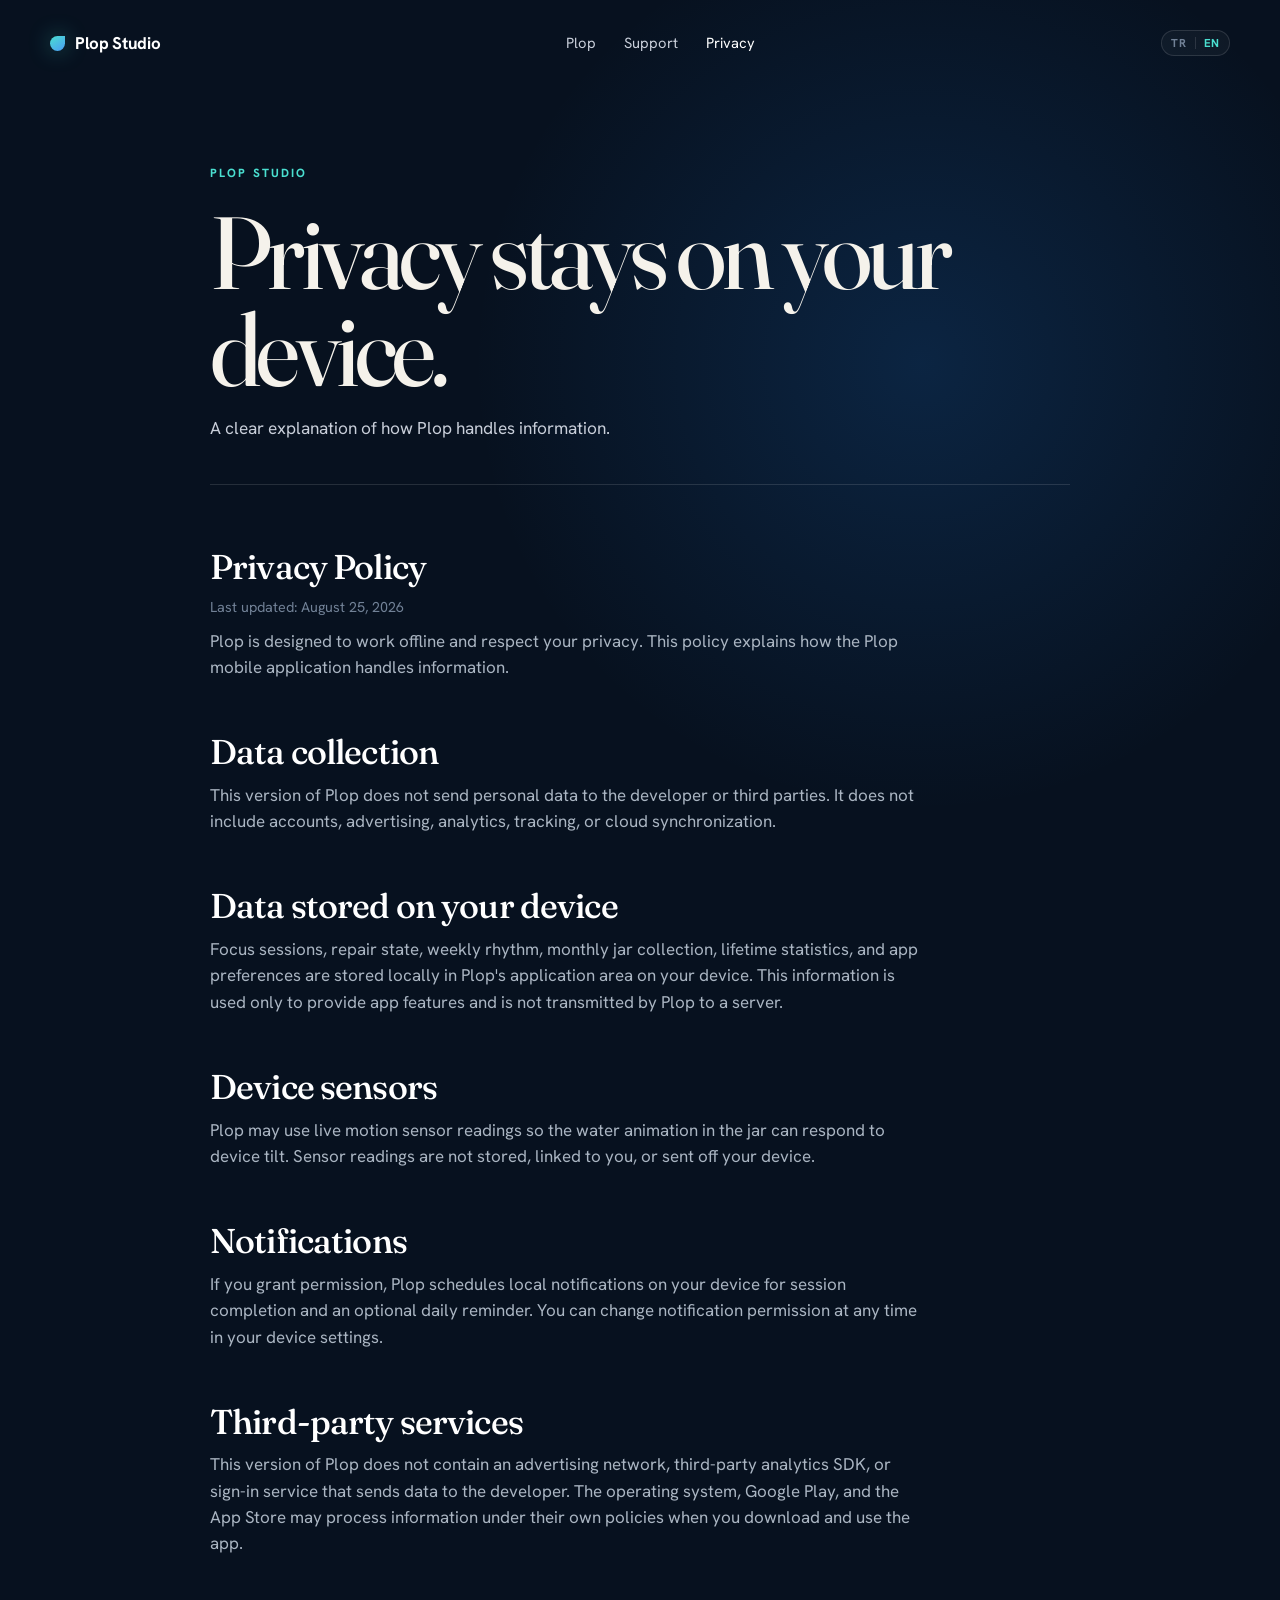
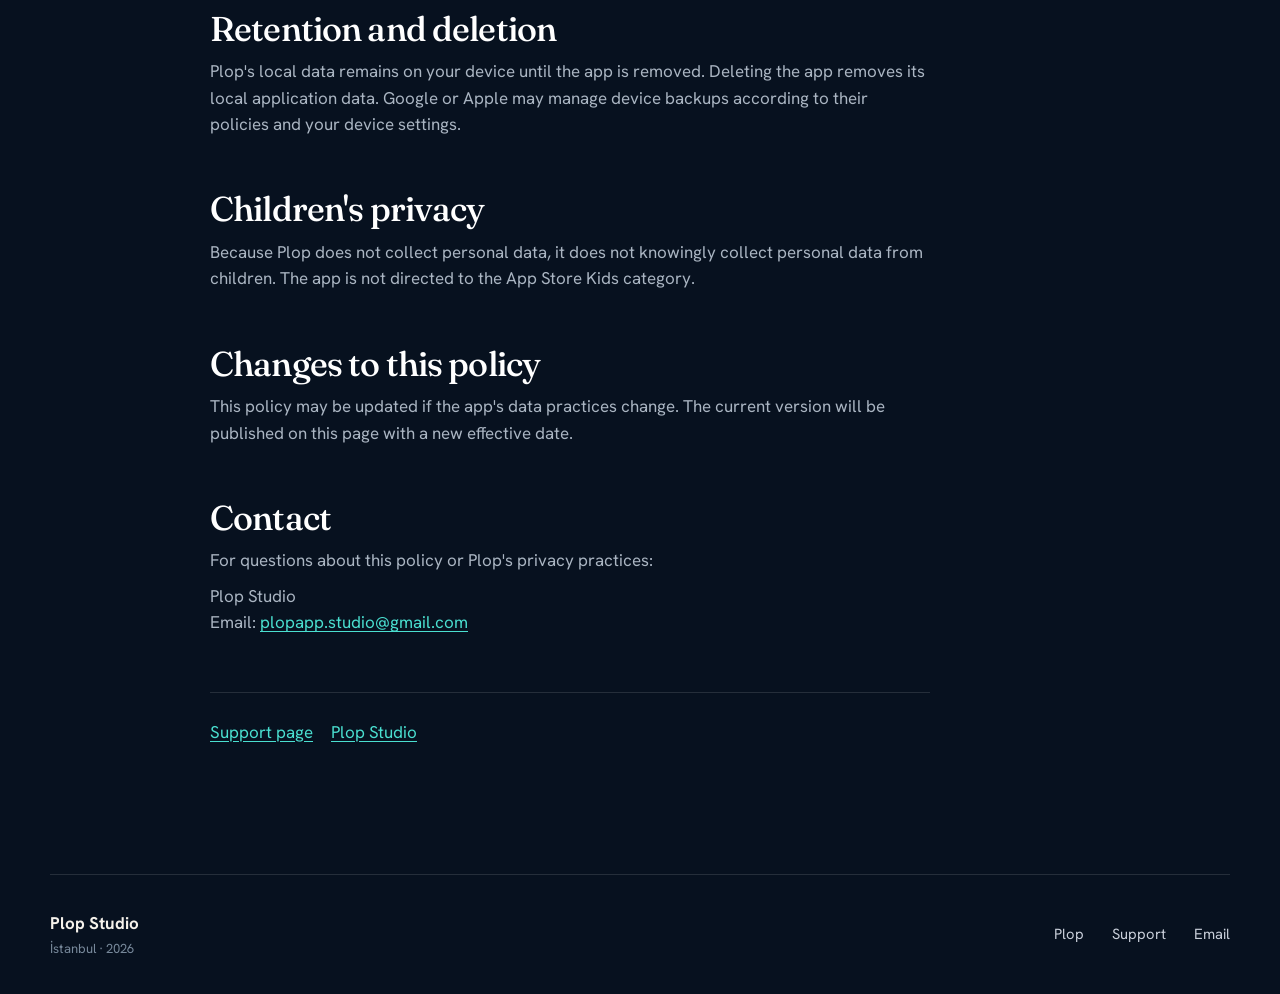
==== commit 9dc9ad5d: "legal: honour stored choice and browser language, not just the hash" ====
--- a/privacy.html
+++ b/privacy.html
@@ -85,7 +85,7 @@
 
       <h2>Contact</h2>
       <p>For questions about this policy or Plop's privacy practices:</p>
-      <p>Seyyit Ahmet Kılıç<br>
+      <p>Plop Studio<br>
       Email: <a href="mailto:plopapp.studio@gmail.com">plopapp.studio@gmail.com</a></p>
 
       <p class="legal-links"><a href="support.html#en">Support page</a><a href="index.html">Plop Studio</a></p>
@@ -141,7 +141,7 @@
 
       <h2>İletişim</h2>
       <p>Bu politika veya Plop'un gizlilik uygulamaları hakkında sorularınız için:</p>
-      <p>Seyyit Ahmet Kılıç<br>
+      <p>Plop Studio<br>
       E-posta: <a href="mailto:plopapp.studio@gmail.com">plopapp.studio@gmail.com</a></p>
 
       <p class="legal-links"><a href="support.html#tr">Destek sayfası</a><a href="index.html">Plop Studio</a></p>
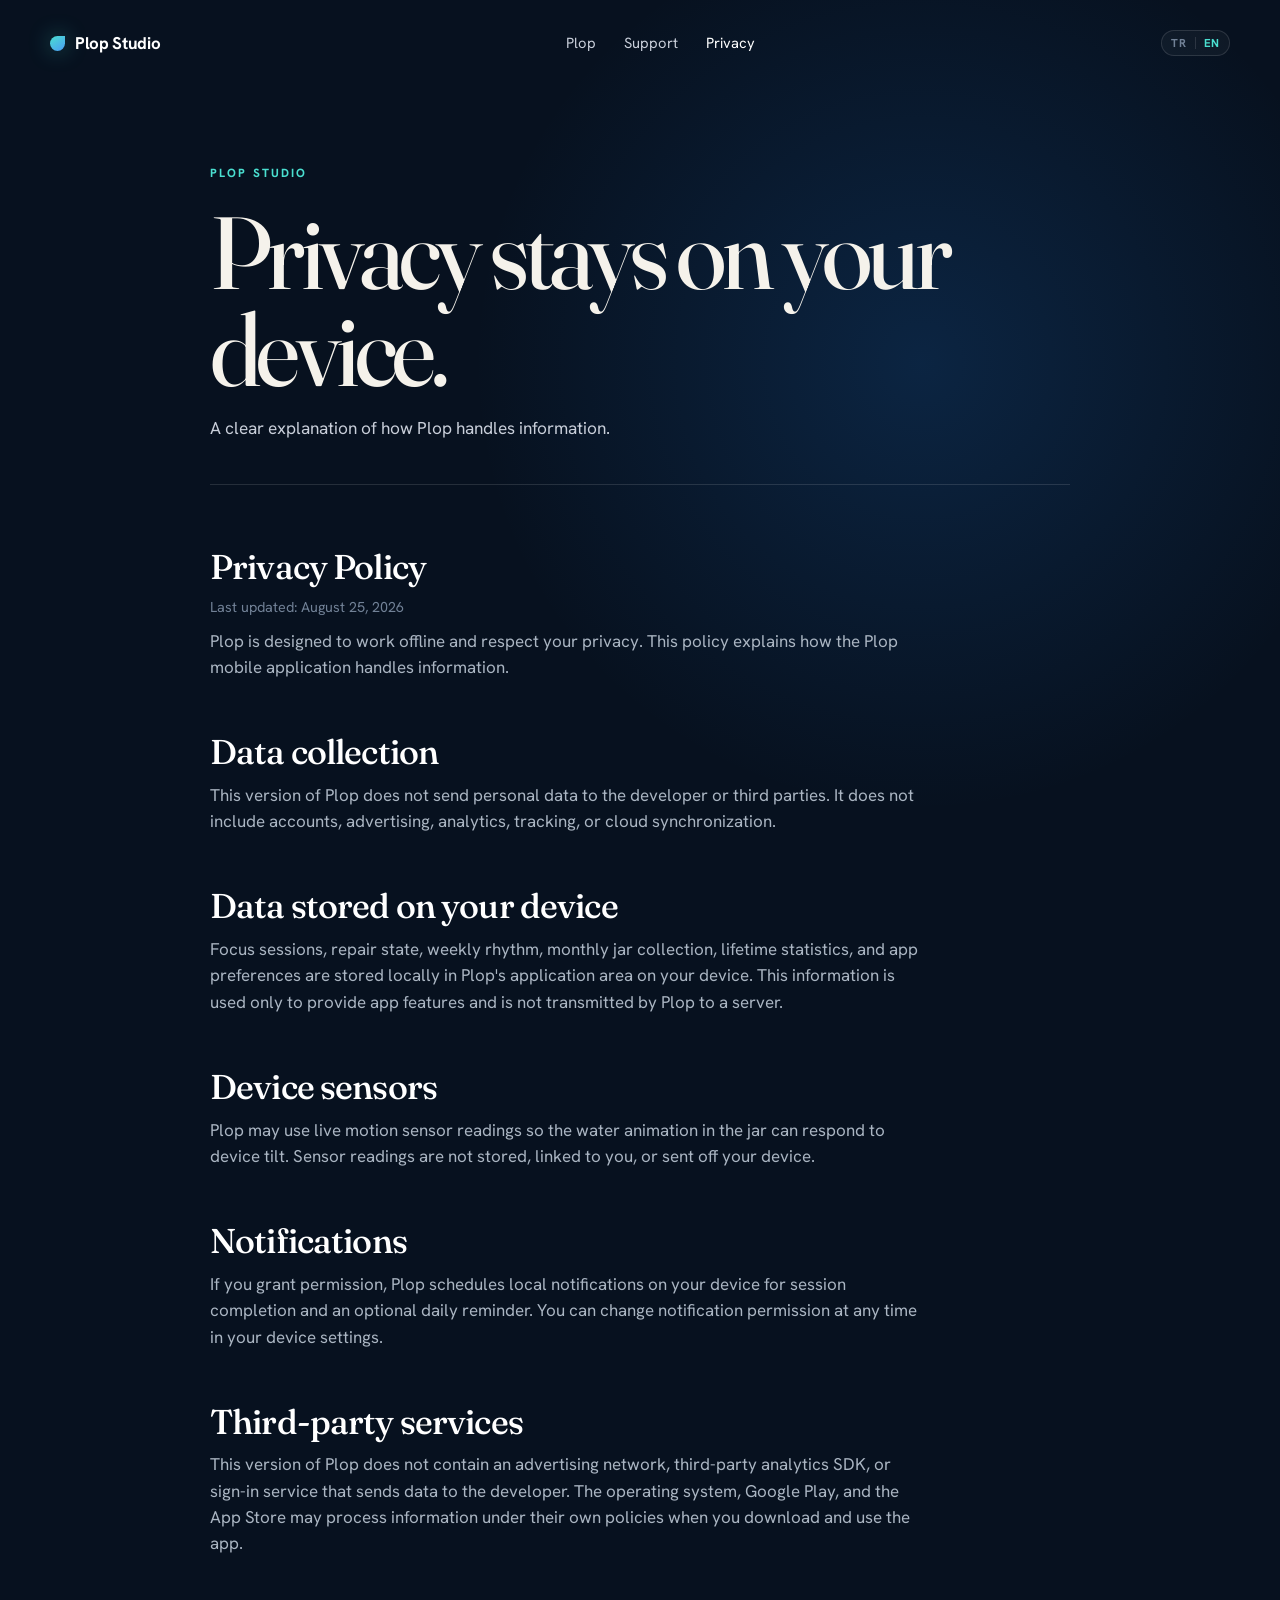
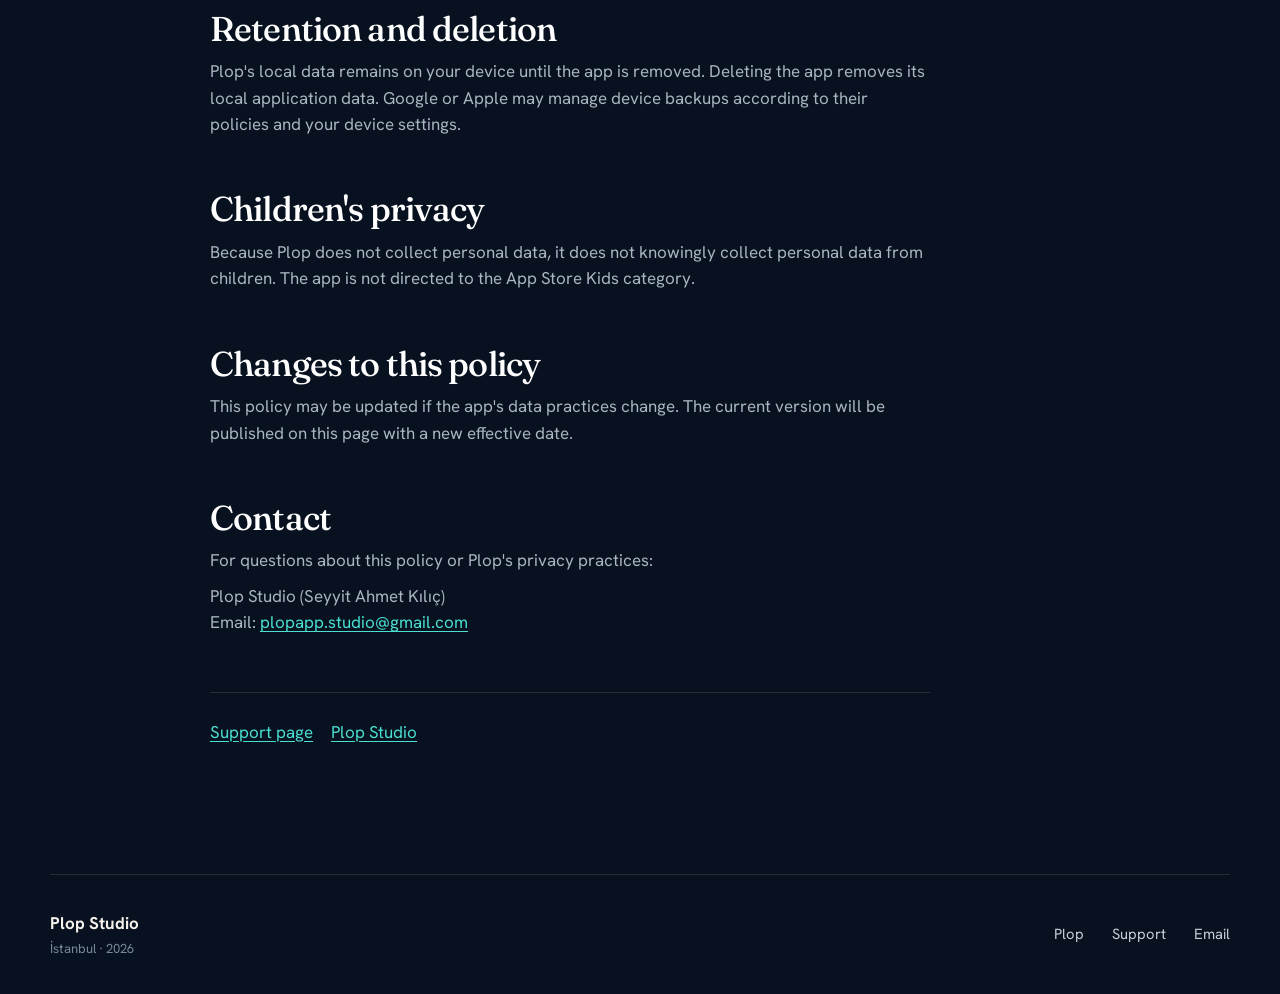
==== commit d5784829: "privacy: name the data controller alongside the studio name" ====
--- a/privacy.html
+++ b/privacy.html
@@ -85,7 +85,7 @@
 
       <h2>Contact</h2>
       <p>For questions about this policy or Plop's privacy practices:</p>
-      <p>Plop Studio<br>
+      <p>Plop Studio (Seyyit Ahmet Kılıç)<br>
       Email: <a href="mailto:plopapp.studio@gmail.com">plopapp.studio@gmail.com</a></p>
 
       <p class="legal-links"><a href="support.html#en">Support page</a><a href="index.html">Plop Studio</a></p>
@@ -141,7 +141,7 @@
 
       <h2>İletişim</h2>
       <p>Bu politika veya Plop'un gizlilik uygulamaları hakkında sorularınız için:</p>
-      <p>Plop Studio<br>
+      <p>Plop Studio (Seyyit Ahmet Kılıç)<br>
       E-posta: <a href="mailto:plopapp.studio@gmail.com">plopapp.studio@gmail.com</a></p>
 
       <p class="legal-links"><a href="support.html#tr">Destek sayfası</a><a href="index.html">Plop Studio</a></p>
